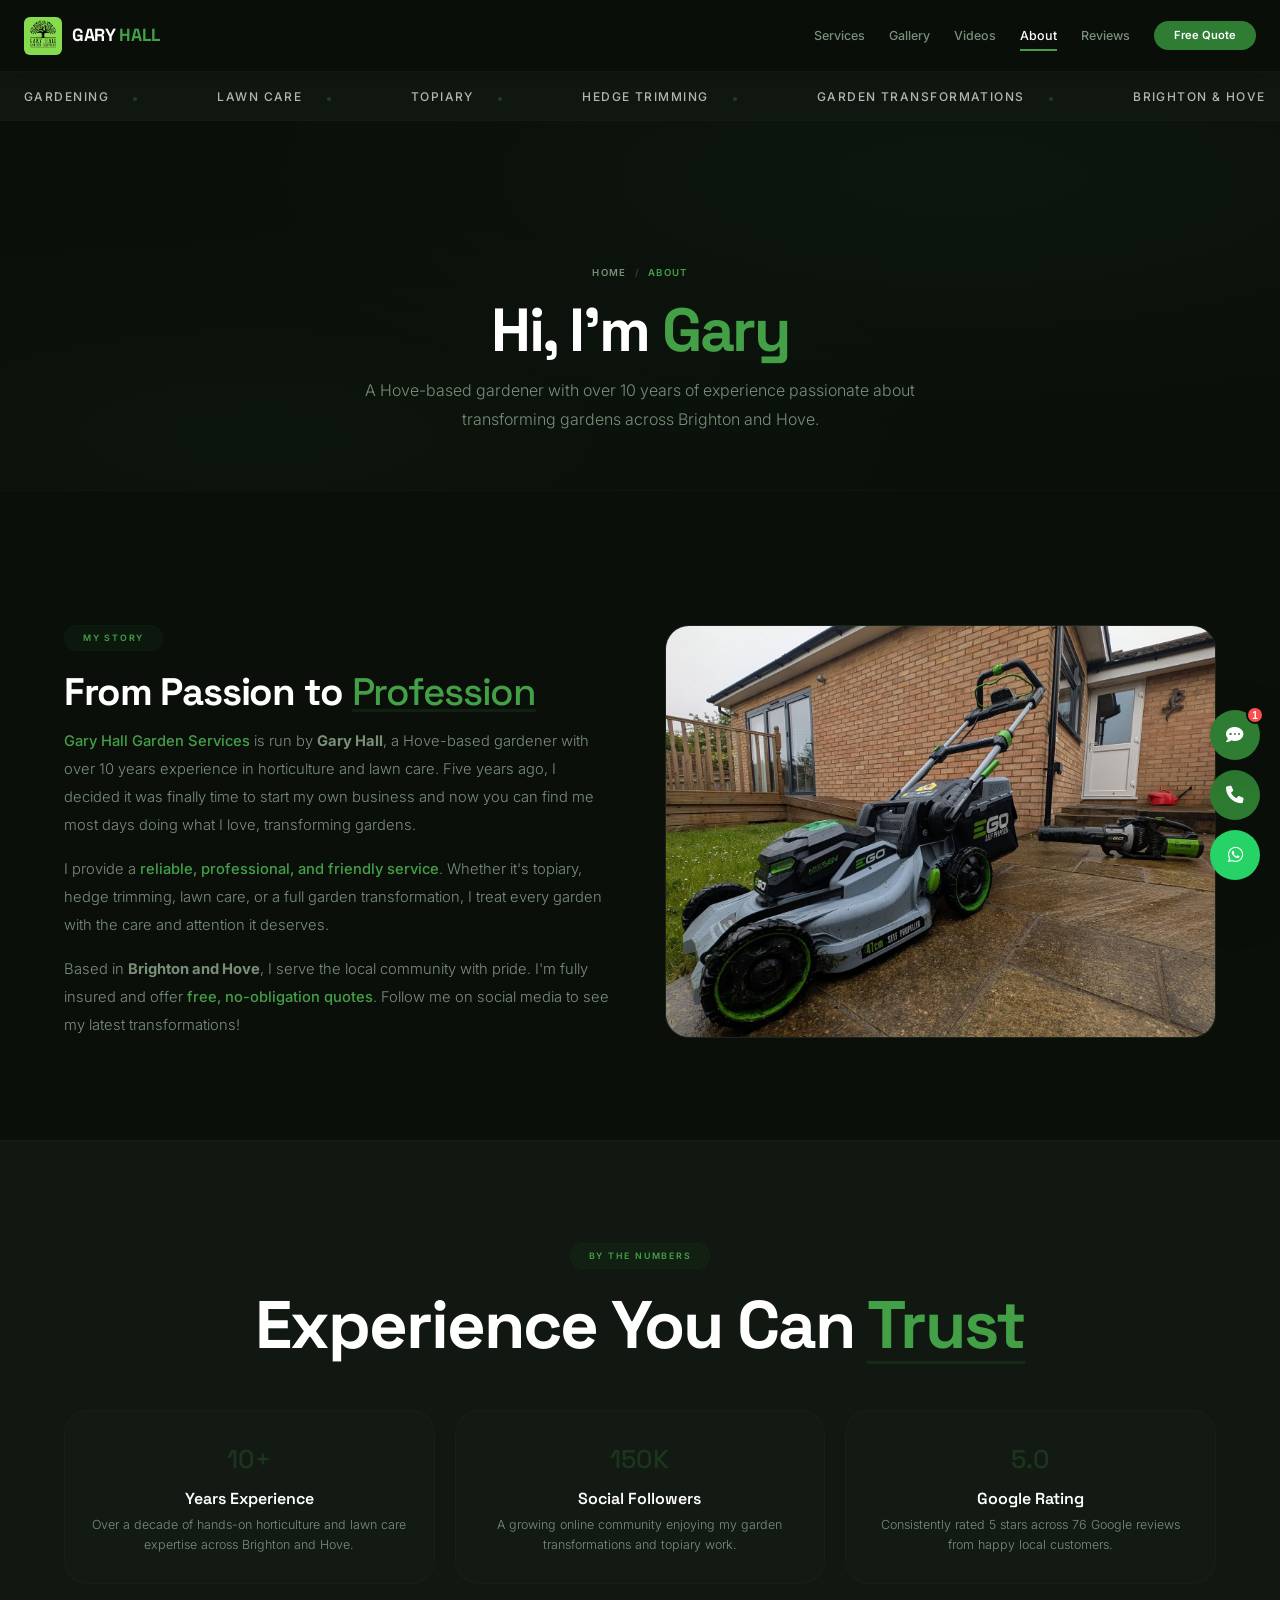
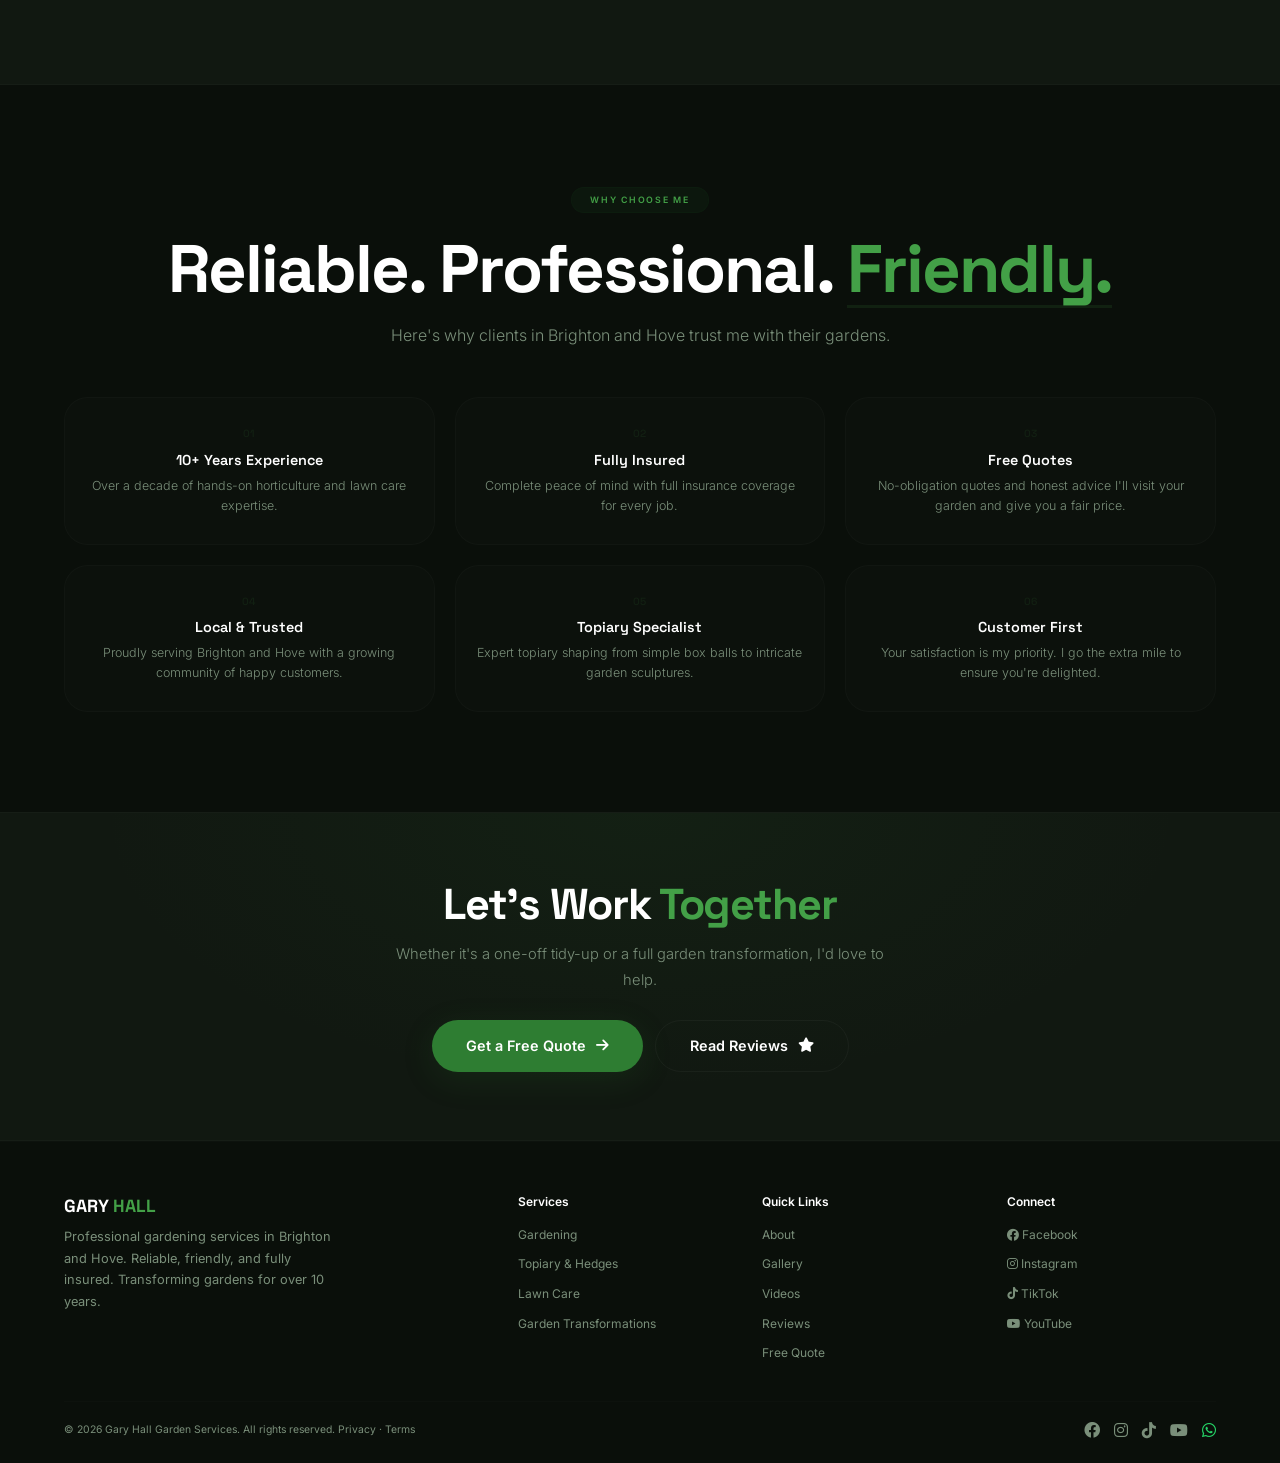
==== about.html @ 594fdaeb "Add files via upload" ====
<!DOCTYPE html>
<html lang="en">
<head>
<meta charset="UTF-8" />
<meta name="viewport" content="width=device-width, initial-scale=1.0, maximum-scale=1.0, user-scalable=yes" />
<title>About Gary Hall | Professional Gardener in Brighton & Hove</title>
<meta name="description" content="Meet Gary Hall a Hove-based gardener with over 10 years experience in horticulture and lawn care, transforming gardens across Brighton and Hove." />
<link rel="canonical" href="https://garyhallgardenservices.co.uk/about.html" />
<link rel="preconnect" href="https://fonts.googleapis.com" />
<link rel="preconnect" href="https://fonts.gstatic.com" crossorigin />
<link href="https://fonts.googleapis.com/css2?family=Inter:opsz,wght@14..32,300;14..32,400;14..32,500;14..32,600;14..32,700;14..32,800;14..32,900&family=Space+Grotesk:wght@400;500;600;700&display=swap" rel="stylesheet" />
<link rel="stylesheet" href="https://cdnjs.cloudflare.com/ajax/libs/font-awesome/6.0.0-beta3/css/all.min.css" />
<link rel="stylesheet" href="styles.css" />
</head>
<body>

<div class="loader" id="loader"><div class="spinner"></div><div class="text">Gary Hall Gardens</div></div>

<header class="navbar" id="navbar" role="navigation">
    <div class="container">
        <a href="index.html" class="nav-logo">
            <img src="logo.jpg" alt="Gary Hall Garden Services Logo" />
            <span class="logo-text">GARY <span class="brand-span">HALL</span></span>
        </a>
        <button class="nav-toggle" id="navToggle" aria-label="Toggle menu" aria-expanded="false"><span></span><span></span><span></span></button>
        <nav class="nav-links" id="navLinks" role="menu">
            <a href="services.html">Services</a>
            <a href="gallery.html">Gallery</a>
            <a href="videos.html">Videos</a>
            <a href="about.html" class="active">About</a>
            <a href="reviews.html">Reviews</a>
            <a href="contact.html" class="nav-cta">Free Quote</a>
        </nav>
    </div>
</header>

<div class="marquee-section">
    <div style="max-width:100%;padding:0 24px;overflow:hidden;">
        <div class="marquee">
            <span class="marquee-item">Gardening <span class="dot"></span></span>
            <span class="marquee-item">Lawn Care <span class="dot"></span></span>
            <span class="marquee-item">Topiary <span class="dot"></span></span>
            <span class="marquee-item">Hedge Trimming <span class="dot"></span></span>
            <span class="marquee-item">Garden Transformations <span class="dot"></span></span>
            <span class="marquee-item">Brighton &amp; Hove <span class="dot"></span></span>
            <span class="marquee-item">Gardening <span class="dot"></span></span>
            <span class="marquee-item">Lawn Care <span class="dot"></span></span>
            <span class="marquee-item">Topiary <span class="dot"></span></span>
            <span class="marquee-item">Hedge Trimming <span class="dot"></span></span>
            <span class="marquee-item">Garden Transformations <span class="dot"></span></span>
            <span class="marquee-item">Brighton &amp; Hove <span class="dot"></span></span>
        </div>
    </div>
</div>

<section class="page-hero">
    <div class="container">
        <nav class="breadcrumbs"><a href="index.html">Home</a><span class="sep">/</span><span class="current">About</span></nav>
        <h1>Hi, I'm <span class="highlight">Gary</span></h1>
        <p class="lead">A Hove-based gardener with over 10 years of experience passionate about transforming gardens across Brighton and Hove.</p>
    </div>
</section>

<section class="section-padding">
    <div class="container">
        <div class="about-grid">
            <div class="about-text reveal">
                <span class="section-label">My Story</span>
                <h2 class="section-title" style="font-size:clamp(1.6rem,3.5vw,2.4rem);">From Passion to <span class="highlight">Profession</span></h2>
                <p><span class="highlight">Gary Hall Garden Services</span> is run by <strong>Gary Hall</strong>, a Hove-based gardener with over 10 years experience in horticulture and lawn care. Five years ago, I decided it was finally time to start my own business and now you can find me most days doing what I love, transforming gardens.</p>
                <p>I provide a <span class="highlight">reliable, professional, and friendly service</span>. Whether it's topiary, hedge trimming, lawn care, or a full garden transformation, I treat every garden with the care and attention it deserves.</p>
                <p>Based in <strong>Brighton and Hove</strong>, I serve the local community with pride. I'm fully insured and offer <span class="highlight">free, no-obligation quotes</span>. Follow me on social media to see my latest transformations!</p>
            </div>
            <div class="about-image reveal"><img src="mowing mashine infront of house.jpg" alt="Gary Hall Garden Services" /></div>
        </div>
    </div>
</section>

<section class="section-padding" style="background:var(--black-light);border-top:1px solid rgba(255,255,255,0.02);border-bottom:1px solid rgba(255,255,255,0.02);">
    <div class="container">
        <div class="text-center">
            <span class="section-label">By the Numbers</span>
            <h2 class="section-title">Experience You Can <span class="highlight">Trust</span></h2>
        </div>
        <div class="whys-grid" style="margin-top:48px;">
            <div class="why-card reveal"><div class="number" style="font-size:1.6rem;opacity:0.2;">10+</div><h4 style="font-size:1rem;">Years Experience</h4><p>Over a decade of hands-on horticulture and lawn care expertise across Brighton and Hove.</p></div>
            <div class="why-card reveal"><div class="number" style="font-size:1.6rem;opacity:0.2;">150K</div><h4 style="font-size:1rem;">Social Followers</h4><p>A growing online community enjoying my garden transformations and topiary work.</p></div>
            <div class="why-card reveal"><div class="number" style="font-size:1.6rem;opacity:0.2;">5.0</div><h4 style="font-size:1rem;">Google Rating</h4><p>Consistently rated 5 stars across 76 Google reviews from happy local customers.</p></div>
        </div>
    </div>
</section>

<section class="section-padding">
    <div class="container">
        <div class="text-center">
            <span class="section-label">Why Choose Me</span>
            <h2 class="section-title">Reliable. Professional. <span class="highlight">Friendly.</span></h2>
            <p class="section-subtitle mx-auto">Here's why clients in Brighton and Hove trust me with their gardens.</p>
        </div>
        <div class="whys-grid">
            <div class="why-card reveal"><div class="number">01</div><h4>10+ Years Experience</h4><p>Over a decade of hands-on horticulture and lawn care expertise.</p></div>
            <div class="why-card reveal"><div class="number">02</div><h4>Fully Insured</h4><p>Complete peace of mind with full insurance coverage for every job.</p></div>
            <div class="why-card reveal"><div class="number">03</div><h4>Free Quotes</h4><p>No-obligation quotes and honest advice I'll visit your garden and give you a fair price.</p></div>
            <div class="why-card reveal"><div class="number">04</div><h4>Local &amp; Trusted</h4><p>Proudly serving Brighton and Hove with a growing community of happy customers.</p></div>
            <div class="why-card reveal"><div class="number">05</div><h4>Topiary Specialist</h4><p>Expert topiary shaping from simple box balls to intricate garden sculptures.</p></div>
            <div class="why-card reveal"><div class="number">06</div><h4>Customer First</h4><p>Your satisfaction is my priority. I go the extra mile to ensure you're delighted.</p></div>
        </div>
    </div>
</section>

<section class="cta-band">
    <div class="container">
        <h2>Let's Work <span class="highlight">Together</span></h2>
        <p>Whether it's a one-off tidy-up or a full garden transformation, I'd love to help.</p>
        <div class="cta-actions">
            <a href="contact.html" class="btn btn-primary">Get a Free Quote <i class="fas fa-arrow-right"></i></a>
            <a href="reviews.html" class="btn btn-outline">Read Reviews <i class="fas fa-star"></i></a>
        </div>
    </div>
</section>

<footer class="footer">
    <div class="container">
        <div class="footer-grid">
            <div class="footer-brand"><div class="logo">GARY <span>HALL</span></div><p>Professional gardening services in Brighton and Hove. Reliable, friendly, and fully insured. Transforming gardens for over 10 years.</p></div>
            <div><h4>Services</h4><ul><li><a href="services.html">Gardening</a></li><li><a href="services.html">Topiary &amp; Hedges</a></li><li><a href="services.html">Lawn Care</a></li><li><a href="services.html">Garden Transformations</a></li></ul></div>
            <div><h4>Quick Links</h4><ul><li><a href="about.html">About</a></li><li><a href="gallery.html">Gallery</a></li><li><a href="videos.html">Videos</a></li><li><a href="reviews.html">Reviews</a></li><li><a href="contact.html">Free Quote</a></li></ul></div>
            <div><h4>Connect</h4><ul><li><a href="https://www.facebook.com/garyhallgardenservices" target="_blank"><i class="fab fa-facebook"></i> Facebook</a></li><li><a href="https://www.instagram.com/garyhallgardenservices" target="_blank"><i class="fab fa-instagram"></i> Instagram</a></li><li><a href="https://www.tiktok.com/@gary.hall.garden" target="_blank"><i class="fab fa-tiktok"></i> TikTok</a></li><li><a href="https://www.youtube.com/@garyhall-gardenservices" target="_blank"><i class="fab fa-youtube"></i> YouTube</a></li></ul></div>
        </div>
        <div class="footer-bottom">
            <span>© 2026 Gary Hall Garden Services. All rights reserved. <a href="privacy.html" style="color:var(--gray-500);">Privacy</a> · <a href="terms.html" style="color:var(--gray-500);">Terms</a></span>
            <div class="footer-social">
                <a href="https://www.facebook.com/garyhallgardenservices" target="_blank" aria-label="Facebook"><i class="fab fa-facebook"></i></a>
                <a href="https://www.instagram.com/garyhallgardenservices" target="_blank" aria-label="Instagram"><i class="fab fa-instagram"></i></a>
                <a href="https://www.tiktok.com/@gary.hall.garden" target="_blank" aria-label="TikTok"><i class="fab fa-tiktok"></i></a>
                <a href="https://www.youtube.com/@garyhall-gardenservices" target="_blank" aria-label="YouTube"><i class="fab fa-youtube"></i></a>
                <a href="https://wa.me/447951434795" target="_blank" aria-label="WhatsApp"><i class="fab fa-whatsapp" style="color:#25d366;"></i></a>
            </div>
        </div>
    </div>
</footer>

<!-- FLOATING BUTTONS & CHAT WIDGET -->
<div class="floating-buttons">
    <div class="chat-popup" id="chatPopup">
        <div class="chat-popup-header">
            <h4>Gary Hall Garden Services</h4>
            <button id="chatClose" aria-label="Close chat"><i class="fas fa-chevron-down"></i></button>
        </div>
        <div class="chat-popup-body">
            <p>Let me know if you have any questions!</p>
            <div class="chat-popup-actions">
                <a href="https://wa.me/447951434795" target="_blank" class="chat-btn-primary">I have a question</a>
                <button class="chat-btn-secondary" id="chatDismiss">No, thanks</button>
            </div>
        </div>
    </div>
    <button class="floating-btn chat" id="chatToggle" aria-label="Open chat">
        <i class="fas fa-comment-dots"></i>
        <span class="chat-badge" id="chatBadge">1</span>
    </button>
    <a href="tel:+447951434795" class="floating-btn call" aria-label="Call Gary Hall"><i class="fas fa-phone"></i></a>
    <a href="https://wa.me/447951434795" target="_blank" class="floating-btn whatsapp" aria-label="WhatsApp Gary Hall"><i class="fab fa-whatsapp"></i></a>
</div>

<button class="back-to-top" id="backToTop" aria-label="Back to top">↑</button>
<script src="script.js"></script>
</body>
</html>
---- styles.css ----
/* ============================================================
   GARY HALL GARDEN SERVICES — MASTER STYLESHEET
   ============================================================ */

*, *::before, *::after { margin: 0; padding: 0; box-sizing: border-box; }

:root {
    --black: #0a0f0a;
    --black-light: #111811;
    --black-card: #162016;
    --white: #ffffff;
    --gray-100: #f0f4f0;
    --gray-200: #dce4dc;
    --gray-300: #b0c0b0;
    --gray-500: #7a8f7a;
    --gray-700: #4a5f4a;
    --primary: #2e7d32;
    --primary-light: #43a047;
    --primary-dark: #1b5e20;
    --primary-glow: rgba(46, 125, 50, 0.08);
    --primary-subtle: rgba(46, 125, 50, 0.02);
    --radius: 12px;
    --radius-lg: 24px;
    --radius-xl: 32px;
    --shadow: 0 20px 60px rgba(0, 0, 0, 0.2);
    --shadow-lg: 0 40px 80px rgba(0, 0, 0, 0.25);
    --transition: 0.6s cubic-bezier(0.22, 1, 0.36, 1);
    --font: 'Inter', -apple-system, BlinkMacSystemFont, sans-serif;
    --font-display: 'Space Grotesk', sans-serif;
    --max-width: 1200px;
    --nav-height: 72px;
}

html { scroll-behavior: smooth; -webkit-font-smoothing: antialiased; }

body {
    font-family: var(--font);
    background: var(--black);
    color: var(--white);
    line-height: 1.6;
    overflow-x: hidden;
    cursor: default;
    -webkit-tap-highlight-color: transparent;
}

::-webkit-scrollbar { width: 6px; }
::-webkit-scrollbar-track { background: var(--black); }
::-webkit-scrollbar-thumb { background: var(--primary); border-radius: 10px; }

img { max-width: 100%; display: block; }
a { text-decoration: none; color: inherit; }
ul { list-style: none; }

.container {
    width: 100%;
    max-width: var(--max-width);
    margin: 0 auto;
    padding: 0 24px;
}

.section-padding { padding: 100px 0; }
.section-padding-sm { padding: 60px 0; }

/* ----- Typography ----- */
.section-label {
    display: inline-block;
    font-size: 0.55rem;
    font-weight: 600;
    letter-spacing: 0.2em;
    text-transform: uppercase;
    color: var(--primary-light);
    background: var(--primary-glow);
    padding: 5px 18px;
    border-radius: 100px;
    margin-bottom: 20px;
    border: 1px solid rgba(46, 125, 50, 0.04);
    transition: var(--transition);
}

.section-label:hover { color: var(--white); }

.section-title {
    font-family: var(--font-display);
    font-size: clamp(2.2rem, 5.5vw, 4.2rem);
    font-weight: 700;
    line-height: 1.08;
    letter-spacing: -0.03em;
    margin-bottom: 16px;
    color: var(--white);
    transition: var(--transition);
}

.section-title .highlight { color: var(--primary-light); position: relative; }

.section-title .highlight::after {
    content: '';
    position: absolute;
    bottom: 4px;
    left: 0;
    width: 100%;
    height: 3px;
    background: var(--primary-light);
    opacity: 0.12;
    transition: var(--transition);
}

.section-title:hover .highlight { color: var(--white); }
.section-title:hover .highlight::after { opacity: 0.3; height: 4px; }

.section-subtitle {
    font-size: 1rem;
    color: var(--gray-500);
    max-width: 540px;
    line-height: 1.7;
    font-weight: 300;
    transition: var(--transition);
}

.section-subtitle:hover { color: var(--gray-300); }

.text-center { text-align: center; }
.mx-auto { margin-left: auto; margin-right: auto; }

/* ----- Buttons ----- */
.btn {
    display: inline-flex;
    align-items: center;
    gap: 10px;
    font-family: var(--font);
    font-weight: 600;
    font-size: 0.9rem;
    padding: 14px 34px;
    border-radius: 100px;
    border: none;
    cursor: pointer;
    transition: var(--transition);
    text-align: center;
    justify-content: center;
    line-height: 1.2;
    position: relative;
    overflow: hidden;
    touch-action: manipulation;
    min-height: 52px;
}

.btn-primary {
    background: var(--primary);
    color: var(--white);
    box-shadow: 0 8px 32px rgba(46, 125, 50, 0.15);
}

.btn-primary:hover {
    background: var(--primary-light);
    transform: translateY(-3px);
    box-shadow: 0 16px 48px rgba(46, 125, 50, 0.2);
    color: var(--white);
}

.btn-outline {
    background: transparent;
    color: var(--white);
    border: 1px solid rgba(255, 255, 255, 0.04);
}

.btn-outline:hover {
    border-color: var(--primary-light);
    transform: translateY(-3px);
    background: var(--primary-subtle);
}

.btn-whatsapp { background: #25d366; color: var(--white); }
.btn-whatsapp:hover { background: #1ebe5c; transform: translateY(-3px); }

.btn-block { width: 100%; justify-content: center; }

/* ============================================================
   NAVIGATION
   ============================================================ */
.navbar {
    position: fixed;
    top: 0; left: 0; right: 0;
    z-index: 9999;
    height: var(--nav-height);
    display: flex;
    align-items: center;
    padding: 0 24px;
    background: rgba(10, 15, 10, 0.92);
    backdrop-filter: blur(20px) saturate(1.4);
    -webkit-backdrop-filter: blur(20px) saturate(1.4);
    border-bottom: 1px solid rgba(255, 255, 255, 0.04);
    box-shadow: 0 4px 30px rgba(0, 0, 0, 0.3);
    transition: var(--transition);
}

.navbar.scrolled {
    background: rgba(10, 15, 10, 0.97);
    border-bottom-color: rgba(46, 125, 50, 0.08);
}

.navbar .container {
    display: flex;
    align-items: center;
    justify-content: space-between;
    padding: 0;
    max-width: 100%;
    width: 100%;
}

.nav-logo { display: flex; align-items: center; gap: 10px; flex-shrink: 0; }
.nav-logo img { height: 38px; width: auto; border-radius: 6px; }

.nav-logo .logo-text {
    font-family: var(--font-display);
    font-weight: 700;
    font-size: 1.1rem;
    color: var(--white);
    letter-spacing: -0.02em;
    transition: var(--transition);
    white-space: nowrap;
}

.nav-logo .logo-text .brand-span { color: var(--primary-light); transition: var(--transition); }
.nav-logo:hover .logo-text .brand-span { color: var(--white); }

.nav-links { display: flex; align-items: center; gap: 24px; }

.nav-links a {
    font-size: 0.78rem;
    font-weight: 500;
    color: var(--gray-500);
    transition: var(--transition);
    position: relative;
    touch-action: manipulation;
    padding: 4px 0;
}

.nav-links a::after {
    content: '';
    position: absolute;
    bottom: -2px; left: 0;
    width: 0;
    height: 2px;
    background: var(--primary-light);
    transition: var(--transition);
}

.nav-links a:hover { color: var(--white); }
.nav-links a:hover::after { width: 100%; }

.nav-links a.active { color: var(--white); }
.nav-links a.active::after { width: 100%; }

.nav-links .nav-cta {
    background: var(--primary);
    color: var(--white);
    padding: 6px 20px;
    border-radius: 100px;
    font-weight: 600;
    font-size: 0.7rem;
}

.nav-links .nav-cta::after { display: none; }
.nav-links .nav-cta:hover { background: var(--primary-light); transform: translateY(-2px); color: var(--white); }
.nav-links .nav-cta.active::after { display: none; }

/* ---- Hamburger ---- */
.nav-toggle {
    display: none;
    flex-direction: column;
    gap: 5px;
    background: none;
    border: none;
    cursor: pointer;
    padding: 10px 8px;
    touch-action: manipulation;
    z-index: 100;
}

.nav-toggle span {
    display: block;
    width: 26px;
    height: 2.5px;
    background: var(--white);
    border-radius: 4px;
    transition: var(--transition);
    transform-origin: center;
}

.nav-toggle.active span:nth-child(1) { transform: rotate(45deg) translate(5px, 6px); }
.nav-toggle.active span:nth-child(2) { opacity: 0; transform: scaleX(0); }
.nav-toggle.active span:nth-child(3) { transform: rotate(-45deg) translate(5px, -6px); }

/* ============================================================
   MARQUEE
   ============================================================ */
.marquee-section {
    background: var(--black-light);
    border-top: 1px solid rgba(255, 255, 255, 0.01);
    border-bottom: 1px solid rgba(255, 255, 255, 0.01);
    padding: 14px 0;
    overflow: hidden;
    position: relative;
    margin-top: var(--nav-height);
}

.marquee {
    display: flex;
    gap: 60px;
    animation: marqueeScroll 35s linear infinite;
    width: max-content;
}

.marquee:hover { animation-play-state: paused; }

@keyframes marqueeScroll {
    0% { transform: translateX(0); }
    100% { transform: translateX(-50%); }
}

.marquee-item {
    font-size: 0.75rem;
    letter-spacing: 0.12em;
    text-transform: uppercase;
    color: rgba(255, 255, 255, 0.7);
    white-space: nowrap;
    font-weight: 500;
    transition: var(--transition);
}

.marquee-item:hover { color: var(--white); }

.marquee-item .dot {
    display: inline-block;
    width: 4px;
    height: 4px;
    background: var(--primary-light);
    border-radius: 50%;
    margin: 0 20px;
    opacity: 0.3;
    transition: var(--transition);
}

.marquee-item:hover .dot { opacity: 0.8; }

/* ============================================================
   HERO
   ============================================================ */
.hero {
    min-height: 100vh;
    display: flex;
    align-items: center;
    position: relative;
    padding: calc(var(--nav-height) + 80px) 0 60px;
    background: var(--black);
    overflow: hidden;
    isolation: isolate;
}

.hero-bg {
    position: absolute;
    inset: 0;
    z-index: 0;
    background: url('result one.jpg') center/cover no-repeat;
    background-color: var(--black);
    opacity: 0.10;
    transform: scale(1.02);
    animation: heroBreath 25s infinite alternate ease-in-out;
}

@keyframes heroBreath {
    0% { transform: scale(1.02); opacity: 0.08; }
    100% { transform: scale(1.08); opacity: 0.14; }
}

.hero-glow {
    position: absolute;
    inset: 0;
    z-index: 0;
    background:
        radial-gradient(ellipse at 70% 30%, rgba(46, 125, 50, 0.02), transparent 50%),
        radial-gradient(ellipse at 30% 70%, rgba(46, 125, 50, 0.01), transparent 40%);
    animation: glowPulse 8s infinite alternate ease-in-out;
}

@keyframes glowPulse { 0% { opacity: 0.5; } 100% { opacity: 1; } }

.particles { position: absolute; inset: 0; z-index: 0; pointer-events: none; overflow: hidden; }

.particle {
    position: absolute;
    width: 2px; height: 2px;
    background: var(--primary-light);
    border-radius: 50%;
    opacity: 0;
    animation: floatParticle 14s infinite ease-in-out;
}

.particle:nth-child(1) { left: 10%; top: 20%; animation-delay: 0s; }
.particle:nth-child(2) { left: 25%; top: 60%; animation-delay: 2s; width: 3px; height: 3px; }
.particle:nth-child(3) { left: 50%; top: 10%; animation-delay: 4s; }
.particle:nth-child(4) { left: 70%; top: 70%; animation-delay: 1s; width: 4px; height: 4px; }
.particle:nth-child(5) { left: 85%; top: 30%; animation-delay: 3s; }
.particle:nth-child(6) { left: 40%; top: 85%; animation-delay: 5s; }
.particle:nth-child(7) { left: 15%; top: 45%; animation-delay: 2.5s; }
.particle:nth-child(8) { left: 65%; top: 25%; animation-delay: 4.5s; width: 3px; height: 3px; }

@keyframes floatParticle {
    0% { opacity: 0; transform: translateY(0) scale(0); }
    20% { opacity: 0.3; transform: translateY(-20px) scale(1); }
    80% { opacity: 0.3; transform: translateY(-60px) scale(1); }
    100% { opacity: 0; transform: translateY(-100px) scale(0); }
}

.hero .container {
    position: relative;
    z-index: 2;
    display: grid;
    grid-template-columns: 1fr 1fr;
    gap: 50px;
    align-items: center;
}

.hero-badge {
    display: inline-block;
    background: var(--primary-glow);
    padding: 4px 16px;
    border-radius: 100px;
    font-size: 0.5rem;
    font-weight: 500;
    border: 1px solid rgba(46, 125, 50, 0.02);
    margin-bottom: 20px;
    color: var(--primary-light);
    letter-spacing: 0.5px;
    animation: fadeUp 0.8s ease forwards;
    opacity: 0;
    transition: var(--transition);
}

.hero-badge:hover { color: var(--white); border-color: rgba(46, 125, 50, 0.04); }

@keyframes fadeUp {
    from { opacity: 0; transform: translateY(24px); }
    to { opacity: 1; transform: translateY(0); }
}

@keyframes fadeUpSlow {
    from { opacity: 0; transform: translateY(30px); }
    to { opacity: 1; transform: translateY(0); }
}

.hero h1 {
    font-family: var(--font-display);
    font-size: clamp(2.6rem, 7vw, 4.8rem);
    font-weight: 700;
    line-height: 1;
    letter-spacing: -0.04em;
    margin-bottom: 16px;
    color: var(--white);
    animation: fadeUp 0.8s ease 0.15s forwards;
    opacity: 0;
    transition: var(--transition);
}

.hero h1 .highlight { color: var(--primary-light); position: relative; transition: var(--transition); }

.hero h1 .highlight::after {
    content: '';
    position: absolute;
    bottom: 4px; left: 0;
    width: 100%; height: 4px;
    background: var(--primary-light);
    opacity: 0.1;
    transition: var(--transition);
}

.hero h1:hover .highlight { color: var(--white); }

.hero p {
    font-size: 1rem;
    color: var(--gray-500);
    max-width: 480px;
    line-height: 1.8;
    margin-bottom: 28px;
    font-weight: 300;
    animation: fadeUp 0.8s ease 0.3s forwards;
    opacity: 0;
    transition: var(--transition);
}

.hero p:hover { color: var(--gray-300); }
.hero p strong { color: var(--white); font-weight: 500; transition: var(--transition); }
.hero p:hover strong { color: var(--primary-light); }

.hero-actions {
    display: flex;
    flex-wrap: wrap;
    gap: 12px;
    margin-bottom: 32px;
    animation: fadeUp 0.8s ease 0.45s forwards;
    opacity: 0;
}

.hero-meta {
    display: flex;
    flex-wrap: wrap;
    gap: 20px 32px;
    padding-top: 20px;
    border-top: 1px solid rgba(255, 255, 255, 0.02);
    animation: fadeUp 0.8s ease 0.6s forwards;
    opacity: 0;
}

.hero-meta-item {
    font-size: 0.7rem;
    color: var(--gray-500);
    font-weight: 400;
    display: flex;
    align-items: center;
    gap: 6px;
    transition: var(--transition);
}

.hero-meta-item:hover { color: var(--white); }
.hero-meta-item i { color: var(--primary-light); font-size: 0.7rem; transition: var(--transition); }
.hero-meta-item:hover i { color: var(--white); }

.hero-card {
    background: rgba(255, 255, 255, 0.01);
    border: 1px solid rgba(255, 255, 255, 0.02);
    border-radius: var(--radius-xl);
    padding: 36px 28px;
    max-width: 420px;
    box-shadow: var(--shadow);
    backdrop-filter: blur(12px);
    -webkit-backdrop-filter: blur(12px);
    animation: fadeUpSlow 0.9s ease 0.25s forwards;
    opacity: 0;
    transition: var(--transition);
}

.hero-card:hover {
    border-color: rgba(46, 125, 50, 0.02);
    box-shadow: var(--shadow-lg);
    transform: translateY(-2px);
}

.hero-card .card-badge {
    display: inline-block;
    background: var(--primary-glow);
    color: var(--primary-light);
    font-size: 0.45rem;
    font-weight: 600;
    letter-spacing: 0.08em;
    text-transform: uppercase;
    padding: 4px 12px;
    border-radius: 100px;
    margin-bottom: 10px;
    border: 1px solid rgba(46, 125, 50, 0.01);
    transition: var(--transition);
}

.hero-card:hover .card-badge { color: var(--white); }

.hero-card h3 {
    font-family: var(--font-display);
    font-size: 1.2rem;
    font-weight: 700;
    color: var(--white);
    margin-bottom: 4px;
}

.hero-card p { font-size: 0.82rem; color: var(--gray-500); margin-bottom: 16px; transition: var(--transition); }
.hero-card:hover p { color: var(--gray-300); }

.hero-stats { display: grid; grid-template-columns: 1fr 1fr 1fr; gap: 6px; }

.hero-stats .stat {
    background: rgba(255, 255, 255, 0.01);
    border-radius: var(--radius);
    padding: 12px 4px;
    text-align: center;
    border: 1px solid rgba(255, 255, 255, 0.01);
    transition: var(--transition);
}

.hero-stats .stat:hover {
    border-color: rgba(46, 125, 50, 0.02);
    background: var(--primary-subtle);
    transform: translateY(-2px);
}

.hero-stats .stat .num {
    font-family: var(--font-display);
    font-weight: 700;
    font-size: 1rem;
    color: var(--primary-light);
    transition: var(--transition);
}

.hero-stats .stat:hover .num { color: var(--white); }

.hero-stats .stat .label {
    font-size: 0.45rem;
    color: var(--gray-500);
    font-weight: 500;
    text-transform: uppercase;
    letter-spacing: 0.04em;
    transition: var(--transition);
}

.hero-stats .stat:hover .label { color: var(--gray-300); }

/* ============================================================
   SERVICES
   ============================================================ */
#services {
    background: var(--black);
    border-bottom: 1px solid rgba(255, 255, 255, 0.01);
    position: relative;
}

.services-grid {
    display: grid;
    grid-template-columns: repeat(3, 1fr);
    gap: 24px;
    margin-top: 48px;
}

.service-card {
    background: rgba(255, 255, 255, 0.01);
    border-radius: var(--radius-lg);
    padding: 36px 24px;
    border: 1px solid rgba(255, 255, 255, 0.02);
    transition: var(--transition);
    text-align: center;
    position: relative;
}

.service-card:hover {
    border-color: rgba(46, 125, 50, 0.02);
    transform: translateY(-6px);
    box-shadow: var(--shadow);
}

.service-card .icon {
    font-size: 2rem;
    color: var(--primary-light);
    margin-bottom: 14px;
    opacity: 0.7;
    transition: var(--transition);
}

.service-card:hover .icon { opacity: 1; transform: scale(1.05); }

.service-card h4 {
    font-family: var(--font-display);
    font-weight: 600;
    font-size: 1rem;
    color: var(--white);
    margin-bottom: 6px;
    transition: var(--transition);
}

.service-card:hover h4 { color: var(--primary-light); }

.service-card p { font-size: 0.82rem; color: var(--gray-500); line-height: 1.7; font-weight: 300; transition: var(--transition); }
.service-card:hover p { color: var(--gray-300); }

/* ============================================================
   GALLERY
   ============================================================ */
#work { background: var(--black-light); border-bottom: 1px solid rgba(255, 255, 255, 0.01); }

.work-grid {
    display: grid;
    grid-template-columns: repeat(3, 1fr);
    gap: 24px;
    margin-top: 48px;
}

.work-item {
    border-radius: var(--radius-lg);
    overflow: hidden;
    background: var(--black-card);
    border: 1px solid rgba(255, 255, 255, 0.02);
    transition: var(--transition);
    cursor: pointer;
}

.work-item:hover {
    transform: translateY(-6px);
    border-color: rgba(46, 125, 50, 0.02);
    box-shadow: var(--shadow);
}

.work-item .work-image {
    aspect-ratio: 16/10;
    background: var(--black-card);
    display: flex;
    align-items: center;
    justify-content: center;
    transition: var(--transition);
    overflow: hidden;
    position: relative;
}

.work-item .work-image img { width: 100%; height: 100%; object-fit: cover; transition: var(--transition); }
.work-item:hover .work-image img { transform: scale(1.03); }

.work-item .work-image::after {
    content: '\f00e';
    font-family: 'Font Awesome 6 Free';
    font-weight: 900;
    position: absolute;
    inset: 0;
    display: flex;
    align-items: center;
    justify-content: center;
    font-size: 1.2rem;
    color: var(--white);
    background: rgba(10, 15, 10, 0.55);
    opacity: 0;
    transition: var(--transition);
}

.work-item:hover .work-image::after { opacity: 1; }

.work-item .work-info { padding: 18px 20px 20px; }

.work-item .work-info .tag {
    display: inline-block;
    font-size: 0.45rem;
    font-weight: 600;
    letter-spacing: 0.08em;
    text-transform: uppercase;
    color: var(--primary-light);
    background: var(--primary-glow);
    padding: 2px 12px;
    border-radius: 100px;
    margin-bottom: 6px;
    border: 1px solid rgba(46, 125, 50, 0.01);
    transition: var(--transition);
}

.work-item:hover .work-info .tag { color: var(--white); }

.work-item .work-info h4 {
    font-family: var(--font-display);
    font-weight: 600;
    font-size: 0.95rem;
    color: var(--white);
    margin-bottom: 2px;
    transition: var(--transition);
}

.work-item:hover .work-info h4 { color: var(--primary-light); }

.work-item .work-info p { font-size: 0.75rem; color: var(--gray-500); font-weight: 300; transition: var(--transition); }
.work-item:hover .work-info p { color: var(--gray-300); }

.work-item.hide { display: none; }

/* Filter bar */
.filter-bar { display: flex; flex-wrap: wrap; gap: 10px; justify-content: center; margin-top: 36px; }

.filter-btn {
    font-family: var(--font);
    font-size: 0.65rem;
    font-weight: 600;
    letter-spacing: 0.1em;
    text-transform: uppercase;
    color: var(--gray-500);
    background: rgba(255, 255, 255, 0.01);
    border: 1px solid rgba(255, 255, 255, 0.03);
    padding: 11px 22px;
    border-radius: 100px;
    cursor: pointer;
    transition: var(--transition);
    min-height: 42px;
    touch-action: manipulation;
}

.filter-btn:hover { color: var(--white); border-color: rgba(46, 125, 50, 0.2); }
.filter-btn.active { background: var(--primary); border-color: var(--primary); color: var(--white); }

/* Lightbox */
.lightbox {
    position: fixed;
    inset: 0;
    z-index: 99998;
    background: rgba(5, 8, 5, 0.96);
    backdrop-filter: blur(12px);
    -webkit-backdrop-filter: blur(12px);
    display: flex;
    align-items: center;
    justify-content: center;
    padding: 24px;
    opacity: 0;
    visibility: hidden;
    transition: var(--transition);
}

.lightbox.open { opacity: 1; visibility: visible; }

.lightbox img {
    max-width: min(1100px, 92vw);
    max-height: 78vh;
    border-radius: var(--radius-lg);
    border: 1px solid rgba(255, 255, 255, 0.05);
    box-shadow: var(--shadow-lg);
    object-fit: contain;
}

.lb-btn {
    position: absolute;
    width: 48px;
    height: 48px;
    border-radius: 50%;
    background: rgba(255, 255, 255, 0.04);
    border: 1px solid rgba(255, 255, 255, 0.07);
    color: var(--white);
    font-size: 1rem;
    cursor: pointer;
    display: flex;
    align-items: center;
    justify-content: center;
    transition: var(--transition);
    touch-action: manipulation;
}

.lb-btn:hover { background: var(--primary); border-color: var(--primary); }
.lb-close { top: 22px; right: 22px; }
.lb-prev { left: 18px; top: 50%; transform: translateY(-50%); }
.lb-next { right: 18px; top: 50%; transform: translateY(-50%); }

.lb-caption {
    position: absolute;
    bottom: 26px; left: 0; right: 0;
    text-align: center;
    font-size: 0.8rem;
    color: var(--gray-300);
    font-weight: 300;
    padding: 0 24px;
}

.lb-counter {
    position: absolute;
    top: 28px; left: 26px;
    font-size: 0.65rem;
    letter-spacing: 0.14em;
    color: var(--gray-500);
    font-weight: 600;
}

/* ============================================================
   VIDEOS
   ============================================================ */
#videos { background: var(--black); border-bottom: 1px solid rgba(255, 255, 255, 0.01); }

.videos-grid { display: grid; grid-template-columns: repeat(3, 1fr); gap: 24px; margin-top: 48px; }

.video-card {
    border-radius: var(--radius-lg);
    overflow: hidden;
    background: var(--black-card);
    border: 1px solid rgba(255, 255, 255, 0.02);
    transition: var(--transition);
}

.video-card:hover {
    transform: translateY(-6px);
    border-color: rgba(46, 125, 50, 0.02);
    box-shadow: var(--shadow);
}

.video-card video { width: 100%; aspect-ratio: 16/9; display: block; background: var(--black); touch-action: manipulation; }
.video-card .video-info { padding: 14px 18px 18px; }

.video-card .video-info .tag {
    display: inline-block;
    font-size: 0.45rem;
    font-weight: 600;
    letter-spacing: 0.08em;
    text-transform: uppercase;
    color: var(--primary-light);
    background: var(--primary-glow);
    padding: 2px 12px;
    border-radius: 100px;
    margin-bottom: 4px;
    border: 1px solid rgba(46, 125, 50, 0.01);
}

.video-card .video-info h4 {
    font-family: var(--font-display);
    font-weight: 600;
    font-size: 0.92rem;
    color: var(--white);
}

/* ============================================================
   TESTIMONIALS
   ============================================================ */
#testimonials { background: var(--black-light); border-bottom: 1px solid rgba(255, 255, 255, 0.01); }

.testimonials-grid { display: grid; grid-template-columns: repeat(3, 1fr); gap: 24px; margin-top: 48px; }

.testimonial-card {
    background: rgba(255, 255, 255, 0.01);
    border-radius: var(--radius-lg);
    padding: 24px 20px;
    border: 1px solid rgba(255, 255, 255, 0.02);
    transition: var(--transition);
    text-align: left;
    display: flex;
    flex-direction: column;
}

.testimonial-card:hover { border-color: rgba(46, 125, 50, 0.02); }

.testimonial-card .stars {
    color: var(--primary-light);
    font-size: 0.65rem;
    letter-spacing: 2px;
    margin-bottom: 8px;
    transition: var(--transition);
}

.testimonial-card:hover .stars { color: var(--white); }

.testimonial-card .review-text {
    font-size: 0.85rem;
    color: var(--gray-300);
    line-height: 1.7;
    font-style: italic;
    font-weight: 300;
    margin-bottom: 12px;
    transition: var(--transition);
    padding-left: 12px;
    border-left: 2px solid var(--primary-light);
    flex-grow: 1;
}

.testimonial-card:hover .review-text { color: var(--gray-100); }

.testimonial-card .review-meta { display: flex; flex-direction: column; gap: 2px; }
.testimonial-card .review-meta .name { font-weight: 600; font-size: 0.8rem; color: var(--white); }
.testimonial-card .review-meta .detail { font-size: 0.65rem; color: var(--gray-500); }
.testimonial-card .review-meta .detail i { color: var(--primary-light); margin-right: 4px; }

.google-reviews-link { text-align: center; margin-top: 40px; }
.google-reviews-link .btn-outline { border-color: var(--primary-light); color: var(--primary-light); }
.google-reviews-link .btn-outline:hover { background: var(--primary-light); color: var(--black); }

/* ============================================================
   ABOUT
   ============================================================ */
#about { background: var(--black); border-bottom: 1px solid rgba(255, 255, 255, 0.01); }

.about-grid { display: grid; grid-template-columns: 1fr 1fr; gap: 50px; align-items: center; margin-top: 32px; }

.about-text p {
    color: var(--gray-500);
    font-size: 0.92rem;
    line-height: 1.9;
    margin-bottom: 16px;
    font-weight: 300;
    transition: var(--transition);
}

.about-text p:last-child { margin-bottom: 0; }
.about-text p:hover { color: var(--gray-300); }
.about-text .highlight { color: var(--primary-light); font-weight: 500; transition: var(--transition); }
.about-text p:hover .highlight { color: var(--white); }

.about-image {
    border-radius: var(--radius-lg);
    overflow: hidden;
    background: var(--black-card);
    border: 1px solid rgba(255, 255, 255, 0.02);
    aspect-ratio: 4/3;
    display: flex;
    align-items: center;
    justify-content: center;
    min-height: 240px;
    transition: var(--transition);
}

.about-image img { width: 100%; height: 100%; object-fit: cover; }
.about-image:hover { border-color: rgba(46, 125, 50, 0.02); }

/* ============================================================
   WHY CHOOSE
   ============================================================ */
#why-choose { background: var(--black); border-bottom: 1px solid rgba(255, 255, 255, 0.01); }

.whys-grid { display: grid; grid-template-columns: repeat(3, 1fr); gap: 20px; margin-top: 48px; }

.why-card {
    background: rgba(255, 255, 255, 0.01);
    border-radius: var(--radius-lg);
    padding: 28px 20px;
    border: 1px solid rgba(255, 255, 255, 0.02);
    text-align: center;
    transition: var(--transition);
}

.why-card:hover {
    border-color: rgba(46, 125, 50, 0.02);
    transform: translateY(-4px);
}

.why-card .number {
    font-family: var(--font-display);
    font-size: 0.65rem;
    font-weight: 500;
    color: var(--primary-light);
    opacity: 0.1;
    margin-bottom: 6px;
    transition: var(--transition);
}

.why-card:hover .number { opacity: 0.3; color: var(--white); }

.why-card h4 {
    font-family: var(--font-display);
    font-weight: 600;
    font-size: 0.9rem;
    color: var(--white);
    margin-bottom: 4px;
    transition: var(--transition);
}

.why-card:hover h4 { color: var(--primary-light); }

.why-card p { font-size: 0.78rem; color: var(--gray-500); font-weight: 300; line-height: 1.6; transition: var(--transition); }
.why-card:hover p { color: var(--gray-300); }

/* ============================================================
   MAP
   ============================================================ */
#map { background: var(--black-light); border-bottom: 1px solid rgba(255, 255, 255, 0.01); }

.map-wrapper {
    border-radius: var(--radius-lg);
    overflow: hidden;
    border: 1px solid rgba(255, 255, 255, 0.02);
    margin-top: 32px;
    transition: var(--transition);
}

.map-wrapper:hover { border-color: rgba(46, 125, 50, 0.02); }
.map-wrapper iframe { display: block; width: 100%; height: 400px; border: 0; }

/* ============================================================
   CONTACT
   ============================================================ */
#contact { background: var(--black-light); border-top: 1px solid rgba(255, 255, 255, 0.01); }

.contact-grid { display: grid; grid-template-columns: 1fr 1fr; gap: 50px; margin-top: 32px; }

.contact-info { display: flex; flex-direction: column; gap: 14px; }

.contact-info .info-item {
    display: flex;
    flex-direction: column;
    gap: 2px;
    padding: 12px 0;
    border-bottom: 1px solid rgba(255, 255, 255, 0.02);
    transition: var(--transition);
}

.contact-info .info-item:hover { border-color: rgba(46, 125, 50, 0.02); }
.contact-info .info-item:last-child { border-bottom: none; }

.contact-info .info-item .label {
    font-weight: 600;
    font-size: 0.5rem;
    color: var(--gray-500);
    text-transform: uppercase;
    letter-spacing: 0.06em;
    transition: var(--transition);
}

.contact-info .info-item:hover .label { color: var(--gray-300); }

.contact-info .info-item .value { font-size: 0.95rem; font-weight: 500; color: var(--white); }
.contact-info .info-item .value a { color: var(--primary-light); transition: var(--transition); }
.contact-info .info-item .value a:hover { color: var(--white); }

.contact-social { display: flex; gap: 14px; font-size: 1.2rem; padding-top: 6px; }
.contact-social a { color: var(--gray-500); transition: var(--transition); padding: 4px; }
.contact-social a:hover { color: var(--primary-light); transform: translateY(-3px); }

.contact-form {
    background: rgba(255, 255, 255, 0.01);
    border-radius: var(--radius-lg);
    padding: 32px;
    border: 1px solid rgba(255, 255, 255, 0.02);
    transition: var(--transition);
}

.contact-form:hover { border-color: rgba(46, 125, 50, 0.02); }
.contact-form .form-group { margin-bottom: 14px; }

.contact-form label {
    display: block;
    font-weight: 500;
    font-size: 0.65rem;
    color: var(--gray-500);
    margin-bottom: 4px;
    letter-spacing: 0.04em;
    transition: var(--transition);
}

.contact-form:hover label { color: var(--gray-300); }

.contact-form input,
.contact-form textarea,
.contact-form select {
    width: 100%;
    padding: 10px 14px;
    border: 1px solid rgba(255, 255, 255, 0.02);
    border-radius: var(--radius);
    font-family: var(--font);
    font-size: 0.85rem;
    background: rgba(255, 255, 255, 0.01);
    transition: var(--transition);
    color: var(--white);
    -webkit-appearance: none;
    appearance: none;
}

.contact-form input::placeholder,
.contact-form textarea::placeholder { color: var(--gray-500); font-weight: 300; }

.contact-form input:focus,
.contact-form textarea:focus,
.contact-form select:focus {
    outline: none;
    border-color: var(--primary-light);
    box-shadow: 0 0 0 4px rgba(46, 125, 50, 0.01);
}

.contact-form select { background-color: #121212; color: #e0e0e0; cursor: pointer; }
.contact-form select option { background-color: #121212; color: #e0e0e0; padding: 8px 12px; }
.contact-form select option:checked { background-color: var(--primary); color: var(--white); }

.contact-form textarea { resize: vertical; min-height: 90px; }

.contact-consent {
    display: flex;
    align-items: flex-start;
    gap: 10px;
    margin: 10px 0 14px;
    font-size: 0.65rem;
    color: var(--gray-500);
}

.contact-consent input[type="checkbox"] {
    width: 16px;
    height: 16px;
    min-width: 16px;
    margin-top: 2px;
    accent-color: var(--primary);
    cursor: pointer;
}

.form-success {
    display: none;
    background: var(--primary-glow);
    color: var(--primary-light);
    padding: 10px 16px;
    border-radius: var(--radius);
    font-weight: 500;
    margin-top: 10px;
    border-left: 2px solid var(--primary-light);
    font-size: 0.85rem;
}

.form-success.show { display: block; }

.form-error { color: #ff6b6b; font-size: 0.65rem; margin-top: 3px; display: none; }
.form-error.show { display: block; }

/* ============================================================
   FOOTER
   ============================================================ */
.footer {
    background: var(--black);
    color: var(--gray-500);
    padding: 50px 0 20px;
    border-top: 1px solid rgba(255, 255, 255, 0.01);
}

.footer-grid { display: grid; grid-template-columns: 2fr 1fr 1fr 1fr; gap: 36px; margin-bottom: 32px; }

.footer-brand .logo {
    font-family: var(--font-display);
    font-weight: 700;
    font-size: 1.1rem;
    color: var(--white);
    margin-bottom: 6px;
}

.footer-brand .logo span { color: var(--primary-light); }
.footer-brand p { font-size: 0.8rem; line-height: 1.7; max-width: 280px; color: var(--gray-500); }

.footer h4 { font-weight: 600; color: var(--white); font-size: 0.75rem; margin-bottom: 10px; }
.footer ul li { margin-bottom: 4px; }
.footer ul li a { font-size: 0.75rem; color: var(--gray-500); transition: var(--transition); }
.footer ul li a:hover { color: var(--primary-light); }

.footer-bottom {
    border-top: 1px solid rgba(255, 255, 255, 0.01);
    padding-top: 16px;
    display: flex;
    justify-content: space-between;
    align-items: center;
    flex-wrap: wrap;
    gap: 10px;
    font-size: 0.65rem;
    color: var(--gray-500);
}

.footer-social { display: flex; gap: 14px; font-size: 1rem; }
.footer-social a { color: var(--gray-500); transition: var(--transition); }
.footer-social a:hover { color: var(--primary-light); transform: translateY(-3px); }

/* ============================================================
   FLOATING BUTTONS + CHAT WIDGET
   ============================================================ */
.floating-buttons {
    position: fixed;
    bottom: 20px;
    right: 20px;
    z-index: 900;
    display: flex;
    flex-direction: column;
    gap: 10px;
    align-items: center;
}

.floating-btn {
    width: 50px;
    height: 50px;
    border-radius: 50%;
    display: flex;
    align-items: center;
    justify-content: center;
    font-size: 1.1rem;
    box-shadow: var(--shadow);
    transition: var(--transition);
    border: none;
    cursor: pointer;
    text-decoration: none;
    touch-action: manipulation;
}

.floating-btn:hover { transform: scale(1.06); }
.floating-btn.call { background: var(--primary); color: var(--white); }
.floating-btn.call:hover { background: var(--primary-light); box-shadow: 0 12px 40px rgba(46, 125, 50, 0.15); }
.floating-btn.whatsapp { background: #25d366; color: var(--white); }
.floating-btn.whatsapp:hover { background: #1ebe5c; box-shadow: 0 12px 40px rgba(37, 211, 102, 0.15); }

.floating-btn.chat {
    background: var(--primary);
    color: var(--white);
    position: relative;
}

.floating-btn.chat:hover {
    background: var(--primary-light);
    box-shadow: 0 12px 40px rgba(46, 125, 50, 0.15);
}

.chat-badge {
    position: absolute;
    top: -4px;
    right: -4px;
    background: #ff4d4d;
    color: var(--white);
    border-radius: 50%;
    width: 18px;
    height: 18px;
    font-size: 10px;
    font-weight: 700;
    display: flex;
    align-items: center;
    justify-content: center;
    border: 2px solid var(--black);
}

/* Chat Popup */
.chat-popup {
    position: absolute;
    bottom: 70px;
    right: 0;
    width: 320px;
    background: var(--white);
    border-radius: var(--radius-lg);
    box-shadow: var(--shadow-lg);
    opacity: 0;
    visibility: hidden;
    transform: translateY(12px);
    transition: all 0.35s cubic-bezier(0.22, 1, 0.36, 1);
    pointer-events: none;
    z-index: 1000;
    text-align: left;
}

.chat-popup.open {
    opacity: 1;
    visibility: visible;
    transform: translateY(0);
    pointer-events: auto;
}

.chat-popup-header {
    display: flex;
    justify-content: space-between;
    align-items: center;
    padding: 16px 20px;
    border-bottom: 1px solid rgba(0, 0, 0, 0.06);
}

.chat-popup-header h4 {
    font-family: var(--font-display);
    font-size: 0.95rem;
    font-weight: 700;
    color: var(--black);
    margin: 0;
}

.chat-popup-header button {
    background: none;
    border: none;
    color: var(--gray-500);
    cursor: pointer;
    font-size: 0.9rem;
    transition: var(--transition);
    padding: 4px;
}

.chat-popup-header button:hover { color: var(--black); }

.chat-popup-body { padding: 20px; }
.chat-popup-body p { font-size: 0.9rem; color: var(--gray-700); margin-bottom: 20px; line-height: 1.5; }

.chat-popup-actions { display: flex; flex-direction: column; gap: 10px; }

.chat-btn-primary,
.chat-btn-secondary {
    display: block;
    width: 100%;
    padding: 12px;
    border-radius: 30px;
    font-family: var(--font);
    font-size: 0.85rem;
    font-weight: 600;
    text-align: center;
    cursor: pointer;
    transition: var(--transition);
    border: none;
    text-decoration: none;
}

.chat-btn-primary { background: var(--primary); color: var(--white); }
.chat-btn-primary:hover { background: var(--primary-light); transform: translateY(-2px); }

.chat-btn-secondary { background: transparent; color: var(--primary); border: 1px solid var(--primary); }
.chat-btn-secondary:hover { background: var(--primary-subtle); transform: translateY(-2px); }

/* ============================================================
   BACK TO TOP
   ============================================================ */
.back-to-top {
    position: fixed;
    bottom: 20px;
    left: 20px;
    z-index: 900;
    width: 42px;
    height: 42px;
    border-radius: 50%;
    background: rgba(255, 255, 255, 0.01);
    border: 1px solid rgba(255, 255, 255, 0.02);
    backdrop-filter: blur(8px);
    display: flex;
    align-items: center;
    justify-content: center;
    cursor: pointer;
    font-size: 0.9rem;
    transition: var(--transition);
    opacity: 0;
    transform: translateY(20px);
    pointer-events: none;
    color: var(--white);
    touch-action: manipulation;
}

.back-to-top.visible { opacity: 1; transform: translateY(0); pointer-events: auto; }
.back-to-top:hover { background: var(--primary); color: var(--white); border-color: var(--primary); box-shadow: 0 8px 32px rgba(46, 125, 50, 0.1); }

/* ============================================================
   REVEAL
   ============================================================ */
.reveal {
    opacity: 0;
    transform: translateY(50px);
    transition: opacity 0.9s cubic-bezier(0.22, 1, 0.36, 1), transform 0.9s cubic-bezier(0.22, 1, 0.36, 1);
}

.reveal.visible { opacity: 1; transform: translateY(0); }

/* ============================================================
   LOADER
   ============================================================ */
.loader {
    position: fixed;
    inset: 0;
    z-index: 99999;
    background: var(--black);
    display: flex;
    align-items: center;
    justify-content: center;
    flex-direction: column;
    gap: 20px;
    transition: opacity 0.8s ease, visibility 0.8s ease;
}

.loader.hidden { opacity: 0; visibility: hidden; pointer-events: none; }

.loader .spinner {
    width: 2px;
    height: 60px;
    background: linear-gradient(to bottom, var(--primary-light), transparent);
    animation: loaderLine 1.4s ease-in-out infinite;
}

@keyframes loaderLine {
    0% { transform: scaleY(0); transform-origin: top; }
    50% { transform: scaleY(1); transform-origin: top; }
    51% { transform-origin: bottom; }
    100% { transform: scaleY(0); transform-origin: bottom; }
}

.loader .text {
    font-family: var(--font-display);
    font-weight: 600;
    color: var(--gray-500);
    font-size: 0.7rem;
    letter-spacing: 0.2em;
    text-transform: uppercase;
    opacity: 0.4;
}

/* ============================================================
   PAGE HERO (inner pages)
   ============================================================ */
.page-hero {
    position: relative;
    padding: calc(var(--nav-height) + 72px) 0 56px;
    background: var(--black);
    overflow: hidden;
    border-bottom: 1px solid rgba(255, 255, 255, 0.02);
    text-align: center;
}

.page-hero::before {
    content: '';
    position: absolute;
    inset: 0;
    background:
        radial-gradient(ellipse at 75% 15%, rgba(46, 125, 50, 0.07), transparent 55%),
        radial-gradient(ellipse at 20% 85%, rgba(46, 125, 50, 0.05), transparent 50%);
    pointer-events: none;
}

.page-hero .container { position: relative; z-index: 2; }

.page-hero h1 {
    font-family: var(--font-display);
    font-size: clamp(2.2rem, 6vw, 3.8rem);
    font-weight: 700;
    line-height: 1.05;
    letter-spacing: -0.035em;
    color: var(--white);
    margin-bottom: 14px;
}

.page-hero h1 .highlight { color: var(--primary-light); }

.page-hero .lead {
    font-size: 1rem;
    color: var(--gray-500);
    max-width: 620px;
    margin: 0 auto;
    line-height: 1.8;
    font-weight: 300;
}

.breadcrumbs {
    display: flex;
    flex-wrap: wrap;
    justify-content: center;
    align-items: center;
    gap: 8px;
    font-size: 0.6rem;
    font-weight: 600;
    letter-spacing: 0.14em;
    text-transform: uppercase;
    color: var(--gray-500);
    margin-bottom: 18px;
}

.breadcrumbs a { color: var(--gray-500); transition: var(--transition); }
.breadcrumbs a:hover { color: var(--primary-light); }
.breadcrumbs .sep { opacity: 0.35; }
.breadcrumbs .current { color: var(--primary-light); }

/* ============================================================
   SERVICE DETAIL ROWS
   ============================================================ */
.service-details { margin-top: 8px; }

.service-detail {
    display: grid;
    grid-template-columns: 1fr 1fr;
    gap: 44px;
    align-items: center;
    padding: 56px 0;
    border-bottom: 1px solid rgba(255, 255, 255, 0.02);
}

.service-detail:last-child { border-bottom: none; padding-bottom: 8px; }
.service-detail:nth-child(even) .service-detail__media { order: 2; }

.service-detail__media {
    border-radius: var(--radius-lg);
    overflow: hidden;
    border: 1px solid rgba(255, 255, 255, 0.02);
    background: var(--black-card);
    aspect-ratio: 4 / 3;
    transition: var(--transition);
}

.service-detail__media img { width: 100%; height: 100%; object-fit: cover; transition: var(--transition); }

.service-detail:hover .service-detail__media {
    border-color: rgba(46, 125, 50, 0.12);
    box-shadow: var(--shadow);
}

.service-detail:hover .service-detail__media img { transform: scale(1.03); }

.service-detail__body .eyebrow {
    display: inline-block;
    font-size: 0.5rem;
    font-weight: 700;
    letter-spacing: 0.16em;
    text-transform: uppercase;
    color: var(--primary-light);
    background: var(--primary-glow);
    padding: 4px 14px;
    border-radius: 100px;
    margin-bottom: 12px;
    border: 1px solid rgba(46, 125, 50, 0.05);
}

.service-detail__body h3 {
    font-family: var(--font-display);
    font-size: clamp(1.4rem, 3vw, 1.9rem);
    font-weight: 700;
    letter-spacing: -0.02em;
    color: var(--white);
    margin-bottom: 12px;
    line-height: 1.15;
}

.service-detail__body p {
    font-size: 0.9rem;
    color: var(--gray-500);
    line-height: 1.85;
    font-weight: 300;
    margin-bottom: 14px;
    transition: var(--transition);
}

.service-detail:hover .service-detail__body p { color: var(--gray-300); }

.check-list { display: grid; grid-template-columns: 1fr 1fr; gap: 10px 20px; margin: 18px 0 24px; }

.check-list li {
    display: flex;
    align-items: flex-start;
    gap: 10px;
    font-size: 0.82rem;
    color: var(--gray-300);
    font-weight: 300;
    line-height: 1.5;
}

.check-list li i { color: var(--primary-light); font-size: 0.65rem; margin-top: 5px; flex-shrink: 0; }

/* ============================================================
   PROCESS STEPS
   ============================================================ */
.process-grid { display: grid; grid-template-columns: repeat(4, 1fr); gap: 20px; margin-top: 48px; }

.process-step {
    background: rgba(255, 255, 255, 0.01);
    border: 1px solid rgba(255, 255, 255, 0.02);
    border-radius: var(--radius-lg);
    padding: 28px 22px;
    transition: var(--transition);
    position: relative;
    overflow: hidden;
}

.process-step:hover {
    border-color: rgba(46, 125, 50, 0.12);
    transform: translateY(-5px);
    box-shadow: var(--shadow);
}

.process-step .step-num {
    font-family: var(--font-display);
    font-size: 2rem;
    font-weight: 700;
    color: var(--primary-light);
    opacity: 0.14;
    line-height: 1;
    margin-bottom: 12px;
    transition: var(--transition);
}

.process-step:hover .step-num { opacity: 0.4; }

.process-step h4 {
    font-family: var(--font-display);
    font-size: 0.95rem;
    font-weight: 600;
    color: var(--white);
    margin-bottom: 6px;
    transition: var(--transition);
}

.process-step:hover h4 { color: var(--primary-light); }

.process-step p { font-size: 0.78rem; color: var(--gray-500); line-height: 1.7; font-weight: 300; }

/* ============================================================
   FAQ ACCORDION
   ============================================================ */
.faq-list { max-width: 820px; margin: 44px auto 0; display: flex; flex-direction: column; gap: 10px; }

.faq-item {
    background: rgba(255, 255, 255, 0.01);
    border: 1px solid rgba(255, 255, 255, 0.02);
    border-radius: var(--radius-lg);
    overflow: hidden;
    transition: var(--transition);
}

.faq-item.open { border-color: rgba(46, 125, 50, 0.14); background: var(--primary-subtle); }

.faq-q {
    width: 100%;
    display: flex;
    align-items: center;
    justify-content: space-between;
    gap: 18px;
    background: none;
    border: none;
    color: var(--white);
    font-family: var(--font-display);
    font-weight: 600;
    font-size: 0.92rem;
    text-align: left;
    padding: 20px 22px;
    cursor: pointer;
    transition: var(--transition);
    touch-action: manipulation;
}

.faq-q:hover { color: var(--primary-light); }
.faq-q i { color: var(--primary-light); font-size: 0.78rem; flex-shrink: 0; transition: var(--transition); }
.faq-item.open .faq-q i { transform: rotate(135deg); }

.faq-a { max-height: 0; overflow: hidden; transition: max-height 0.5s cubic-bezier(0.22, 1, 0.36, 1); }
.faq-a p { padding: 0 22px 20px; font-size: 0.85rem; color: var(--gray-500); line-height: 1.85; font-weight: 300; }

/* ============================================================
   CTA BAND
   ============================================================ */
.cta-band {
    position: relative;
    background: var(--black-light);
    border-top: 1px solid rgba(255, 255, 255, 0.02);
    border-bottom: 1px solid rgba(255, 255, 255, 0.02);
    padding: 68px 0;
    text-align: center;
    overflow: hidden;
}

.cta-band::before {
    content: '';
    position: absolute;
    inset: 0;
    background: radial-gradient(ellipse at 50% 0%, rgba(46, 125, 50, 0.08), transparent 60%);
    pointer-events: none;
}

.cta-band .container { position: relative; z-index: 2; }

.cta-band h2 {
    font-family: var(--font-display);
    font-size: clamp(1.7rem, 4.5vw, 2.7rem);
    font-weight: 700;
    letter-spacing: -0.03em;
    color: var(--white);
    margin-bottom: 12px;
    line-height: 1.1;
}

.cta-band h2 .highlight { color: var(--primary-light); }
.cta-band p { font-size: 0.92rem; color: var(--gray-500); max-width: 520px; margin: 0 auto; line-height: 1.8; font-weight: 300; }

.cta-actions { display: flex; flex-wrap: wrap; gap: 12px; justify-content: center; margin-top: 26px; }

/* ============================================================
   CONTACT PAGE EXTRAS
   ============================================================ */
.info-cards { display: grid; grid-template-columns: repeat(3, 1fr); gap: 20px; margin-top: 44px; }

.info-card {
    background: rgba(255, 255, 255, 0.01);
    border: 1px solid rgba(255, 255, 255, 0.02);
    border-radius: var(--radius-lg);
    padding: 30px 22px;
    text-align: center;
    transition: var(--transition);
}

.info-card:hover {
    border-color: rgba(46, 125, 50, 0.14);
    transform: translateY(-5px);
    box-shadow: var(--shadow);
}

.info-card .ic-icon {
    font-size: 1.5rem;
    color: var(--primary-light);
    margin-bottom: 12px;
    opacity: 0.8;
    transition: var(--transition);
}

.info-card:hover .ic-icon { opacity: 1; transform: scale(1.06); }

.info-card h4 {
    font-family: var(--font-display);
    font-size: 0.92rem;
    font-weight: 600;
    color: var(--white);
    margin-bottom: 6px;
}

.info-card p, .info-card a {
    font-size: 0.82rem;
    color: var(--gray-500);
    line-height: 1.7;
    font-weight: 300;
    transition: var(--transition);
    word-break: break-word;
}

.info-card a:hover { color: var(--primary-light); }

.hours-list { display: flex; flex-direction: column; gap: 0; margin-top: 6px; }

.hours-list li {
    display: flex;
    justify-content: space-between;
    gap: 16px;
    padding: 11px 0;
    border-bottom: 1px solid rgba(255, 255, 255, 0.02);
    font-size: 0.82rem;
    color: var(--gray-500);
    font-weight: 300;
}

.hours-list li:last-child { border-bottom: none; }
.hours-list li span:last-child { color: var(--white); font-weight: 500; }

.area-tags { display: flex; flex-wrap: wrap; gap: 8px; margin-top: 16px; }

.area-tags span {
    font-size: 0.65rem;
    font-weight: 600;
    letter-spacing: 0.06em;
    text-transform: uppercase;
    color: var(--primary-light);
    background: var(--primary-glow);
    border: 1px solid rgba(46, 125, 50, 0.06);
    padding: 6px 14px;
    border-radius: 100px;
    transition: var(--transition);
}

.area-tags span:hover { color: var(--white); border-color: rgba(46, 125, 50, 0.2); }

/* ============================================================
   LEGAL PAGES
   ============================================================ */
.legal { max-width: 820px; margin: 0 auto; }

.legal .updated {
    font-size: 0.7rem;
    letter-spacing: 0.1em;
    text-transform: uppercase;
    color: var(--gray-500);
    font-weight: 600;
    margin-bottom: 28px;
}

.legal h2 {
    font-family: var(--font-display);
    font-size: 1.25rem;
    font-weight: 700;
    color: var(--white);
    margin: 38px 0 10px;
    letter-spacing: -0.01em;
}

.legal h3 {
    font-family: var(--font-display);
    font-size: 1rem;
    font-weight: 600;
    color: var(--primary-light);
    margin: 24px 0 8px;
}

.legal p { font-size: 0.88rem; color: var(--gray-500); line-height: 1.9; font-weight: 300; margin-bottom: 12px; }

.legal ul { list-style: disc; padding-left: 20px; margin: 12px 0 16px; }
.legal ul li { font-size: 0.88rem; color: var(--gray-500); line-height: 1.85; font-weight: 300; margin-bottom: 7px; }
.legal a { color: var(--primary-light); text-decoration: underline; text-underline-offset: 3px; }
.legal a:hover { color: var(--white); }

.legal .callout {
    background: var(--primary-glow);
    border-left: 2px solid var(--primary-light);
    border-radius: var(--radius);
    padding: 16px 20px;
    margin: 20px 0;
}

.legal .callout p { margin: 0; color: var(--gray-300); }

/* ============================================================
   CENTERED MESSAGE PAGES
   ============================================================ */
.center-page {
    min-height: 100vh;
    display: flex;
    align-items: center;
    justify-content: center;
    padding: calc(var(--nav-height) + 60px) 24px 70px;
    position: relative;
    overflow: hidden;
}

.center-page::before {
    content: '';
    position: absolute;
    inset: 0;
    background: radial-gradient(ellipse at 50% 40%, rgba(46, 125, 50, 0.08), transparent 60%);
    pointer-events: none;
}

.center-card {
    position: relative;
    z-index: 2;
    max-width: 580px;
    width: 100%;
    text-align: center;
    background: rgba(255, 255, 255, 0.01);
    border: 1px solid rgba(255, 255, 255, 0.03);
    border-radius: var(--radius-xl);
    padding: 56px 34px;
    box-shadow: var(--shadow);
    backdrop-filter: blur(12px);
    -webkit-backdrop-filter: blur(12px);
}

.center-card .big-icon { font-size: 2.6rem; color: var(--primary-light); margin-bottom: 20px; display: block; }

.center-card h1 {
    font-family: var(--font-display);
    font-size: clamp(1.6rem, 5vw, 2.4rem);
    font-weight: 700;
    letter-spacing: -0.03em;
    color: var(--white);
    margin-bottom: 12px;
    line-height: 1.12;
}

.center-card h1 .highlight { color: var(--primary-light); }
.center-card p { font-size: 0.92rem; color: var(--gray-500); line-height: 1.85; font-weight: 300; margin-bottom: 26px; }
.center-card .center-actions { display: flex; flex-wrap: wrap; gap: 12px; justify-content: center; }

/* ============================================================
   RESPONSIVE
   ============================================================ */
@media (max-width: 1024px) {
    .hero .container { grid-template-columns: 1fr; text-align: center; }
    .hero p { margin-left: auto; margin-right: auto; }
    .hero-actions { justify-content: center; }
    .hero-meta { justify-content: center; }
    .hero-card { max-width: 100%; }
    .hero-visual { order: -1; }
    .services-grid { grid-template-columns: 1fr 1fr; }
    .work-grid { grid-template-columns: 1fr 1fr; }
    .videos-grid { grid-template-columns: 1fr 1fr; }
    .testimonials-grid { grid-template-columns: 1fr 1fr; }
    .whys-grid { grid-template-columns: 1fr 1fr; }
    .about-grid { grid-template-columns: 1fr; }
    .contact-grid { grid-template-columns: 1fr; }
    .footer-grid { grid-template-columns: 1fr 1fr; }
    .particles { display: none; }
    .service-detail { grid-template-columns: 1fr; gap: 28px; padding: 44px 0; }
    .service-detail:nth-child(even) .service-detail__media { order: 0; }
    .process-grid { grid-template-columns: 1fr 1fr; }
    .info-cards { grid-template-columns: 1fr 1fr; }
}

@media (max-width: 768px) {
    .navbar { height: 60px; padding: 0 16px; background: rgba(10, 15, 10, 0.95); top: 0; }
    .nav-logo img { height: 32px; }
    .nav-logo .logo-text { font-size: 0.95rem; }

    .nav-links {
        position: fixed;
        top: 60px; left: 0; right: 0;
        background: rgba(10, 15, 10, 0.98);
        backdrop-filter: blur(20px);
        -webkit-backdrop-filter: blur(20px);
        flex-direction: column;
        padding: 24px 20px 32px;
        gap: 14px;
        transform: translateY(-120%);
        transition: var(--transition);
        border-bottom: 1px solid rgba(255, 255, 255, 0.04);
        align-items: stretch;
        text-align: center;
        box-shadow: 0 20px 60px rgba(0, 0, 0, 0.5);
    }

    .nav-links.open { transform: translateY(0); }
    .nav-links a { font-size: 0.9rem; padding: 8px 0; }
    .nav-links .nav-cta { text-align: center; justify-content: center; padding: 10px 20px; font-size: 0.8rem; }
    .nav-toggle { display: flex; }

    .marquee-section { margin-top: 60px; padding: 10px 0; }
    .marquee-item { font-size: 0.6rem; }
    .marquee-item .dot { margin: 0 12px; }

    .hero { padding: calc(60px + 40px) 0 40px; min-height: auto; }
    .hero h1 { font-size: 2.2rem; }
    .hero p { font-size: 0.9rem; }
    .hero-actions .btn { width: 100%; justify-content: center; }
    .hero-actions { flex-direction: column; width: 100%; }
    .hero-card { padding: 24px 18px; }

    .services-grid, .work-grid, .videos-grid, .testimonials-grid, .whys-grid { grid-template-columns: 1fr; gap: 14px; }
    .footer-grid { grid-template-columns: 1fr; gap: 24px; }
    .footer-bottom { flex-direction: column; text-align: center; }

    .floating-buttons { bottom: 16px; right: 16px; gap: 8px; }
    .floating-btn { width: 44px; height: 44px; font-size: 1rem; }
    .back-to-top { bottom: 16px; left: 16px; width: 38px; height: 38px; font-size: 0.8rem; }

    .section-title { font-size: 1.8rem; }
    .section-padding { padding: 50px 0; }
    .container { padding: 0 16px; }
    .contact-form { padding: 18px; }
    .service-card { padding: 20px 16px; }
    .work-item .work-info { padding: 14px 16px 16px; }
    .testimonial-card { padding: 18px 16px; }
    .map-wrapper iframe { height: 250px; }
    .about-image { min-height: 200px; }

    .page-hero { padding: calc(60px + 48px) 0 40px; }
    .page-hero .lead { font-size: 0.9rem; }
    .check-list { grid-template-columns: 1fr; }
    .process-grid { grid-template-columns: 1fr; gap: 12px; }
    .info-cards { grid-template-columns: 1fr; gap: 12px; }
    .cta-band { padding: 52px 0; }
    .cta-actions .btn { width: 100%; }
    .cta-actions { flex-direction: column; }
    .lb-prev { left: 8px; }
    .lb-next { right: 8px; }
    .lb-btn { width: 42px; height: 42px; }
    .center-card { padding: 40px 22px; }
    .center-card .center-actions .btn { width: 100%; }
    .center-card .center-actions { flex-direction: column; }
    .filter-btn { font-size: 0.58rem; padding: 10px 16px; }
    .chat-popup { width: 280px; right: -10px; }
}

@media (max-width: 480px) {
    .navbar { height: 56px; padding: 0 12px; }
    .nav-logo .logo-text { font-size: 0.85rem; }
    .nav-logo img { height: 28px; }
    .nav-links { top: 56px; padding: 20px 16px 28px; gap: 12px; }
    .hero { padding: calc(56px + 30px) 0 30px; }
    .hero h1 { font-size: 1.8rem; }
    .hero p { font-size: 0.85rem; }
    .section-title { font-size: 1.5rem; }
    .btn { padding: 12px 20px; font-size: 0.8rem; min-height: 46px; }
    .floating-btn { width: 40px; height: 40px; font-size: 0.9rem; }
    .map-wrapper iframe { height: 200px; }
    .marquee-section { margin-top: 56px; padding: 8px 0; }
    .marquee-item { font-size: 0.5rem; }
    .marquee-item .dot { margin: 0 8px; }
    .page-hero { padding: calc(56px + 34px) 0 32px; }
    .service-detail { padding: 34px 0; }
}
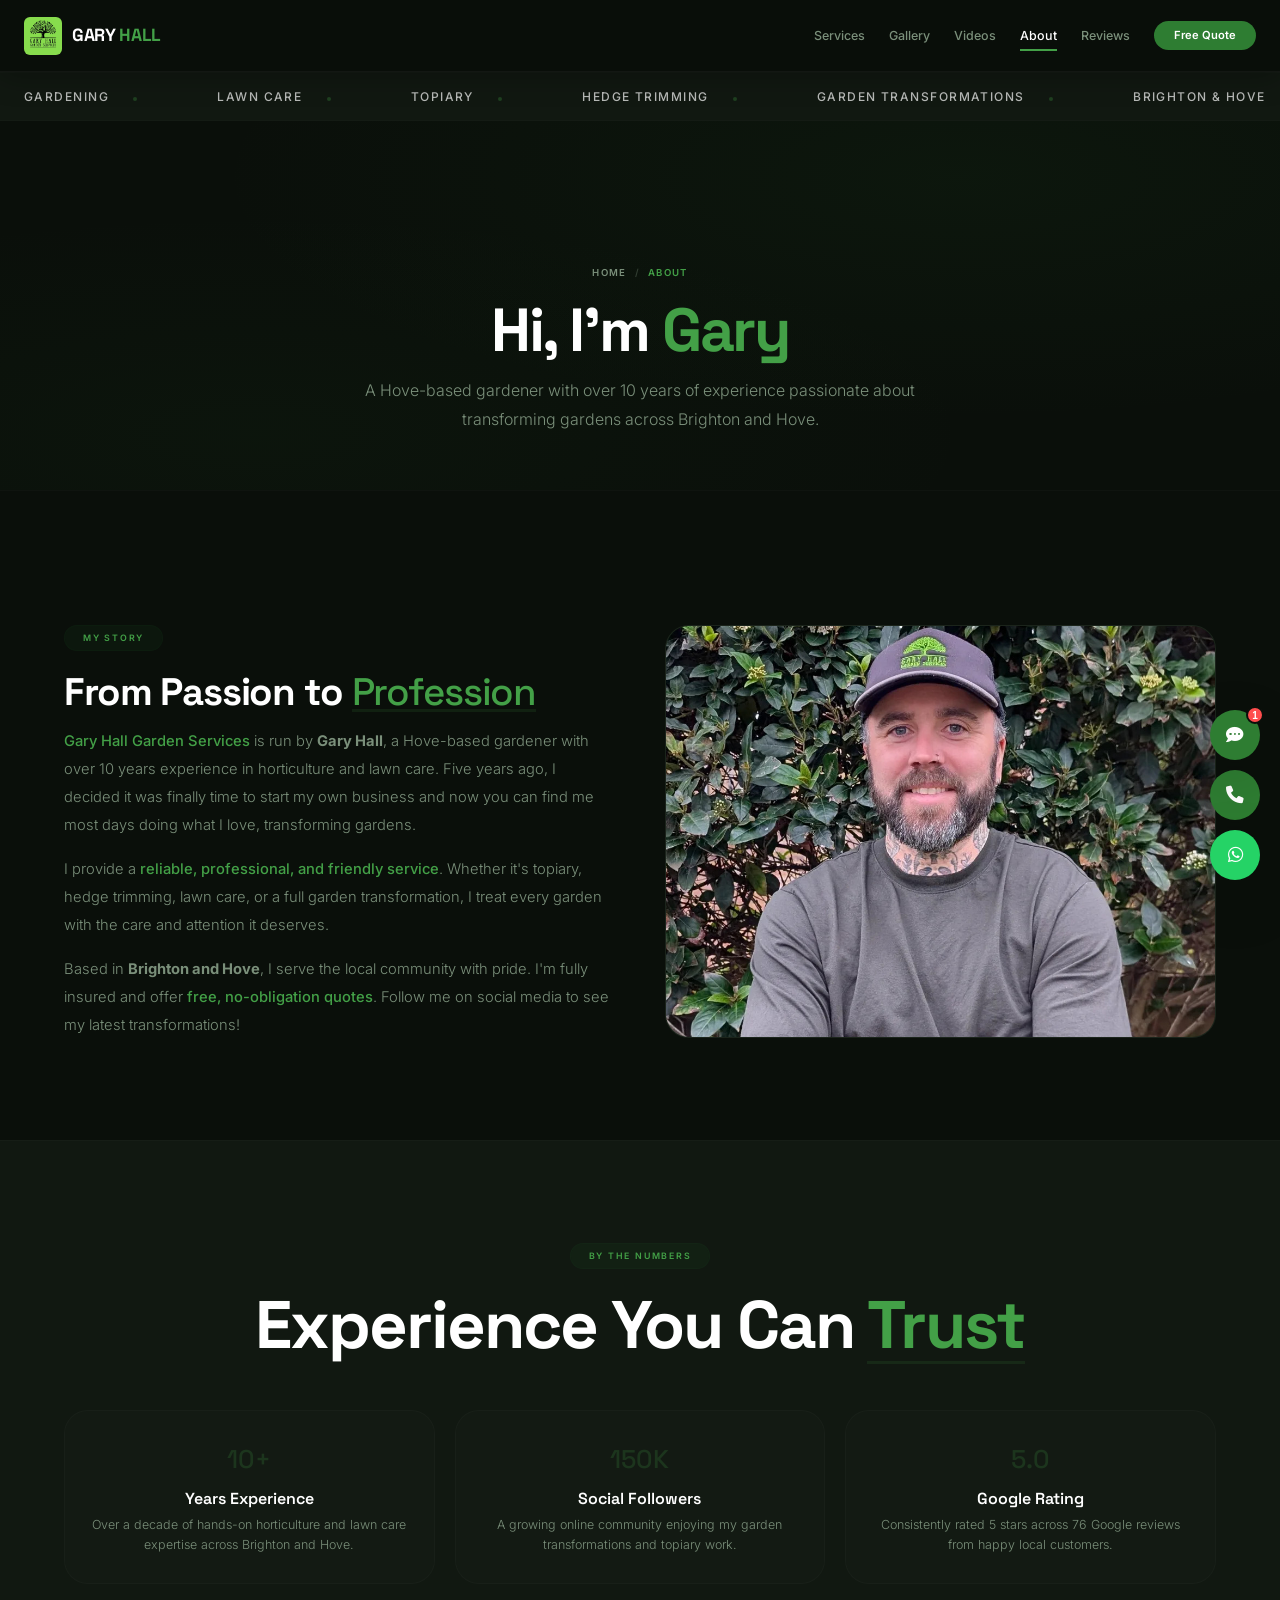
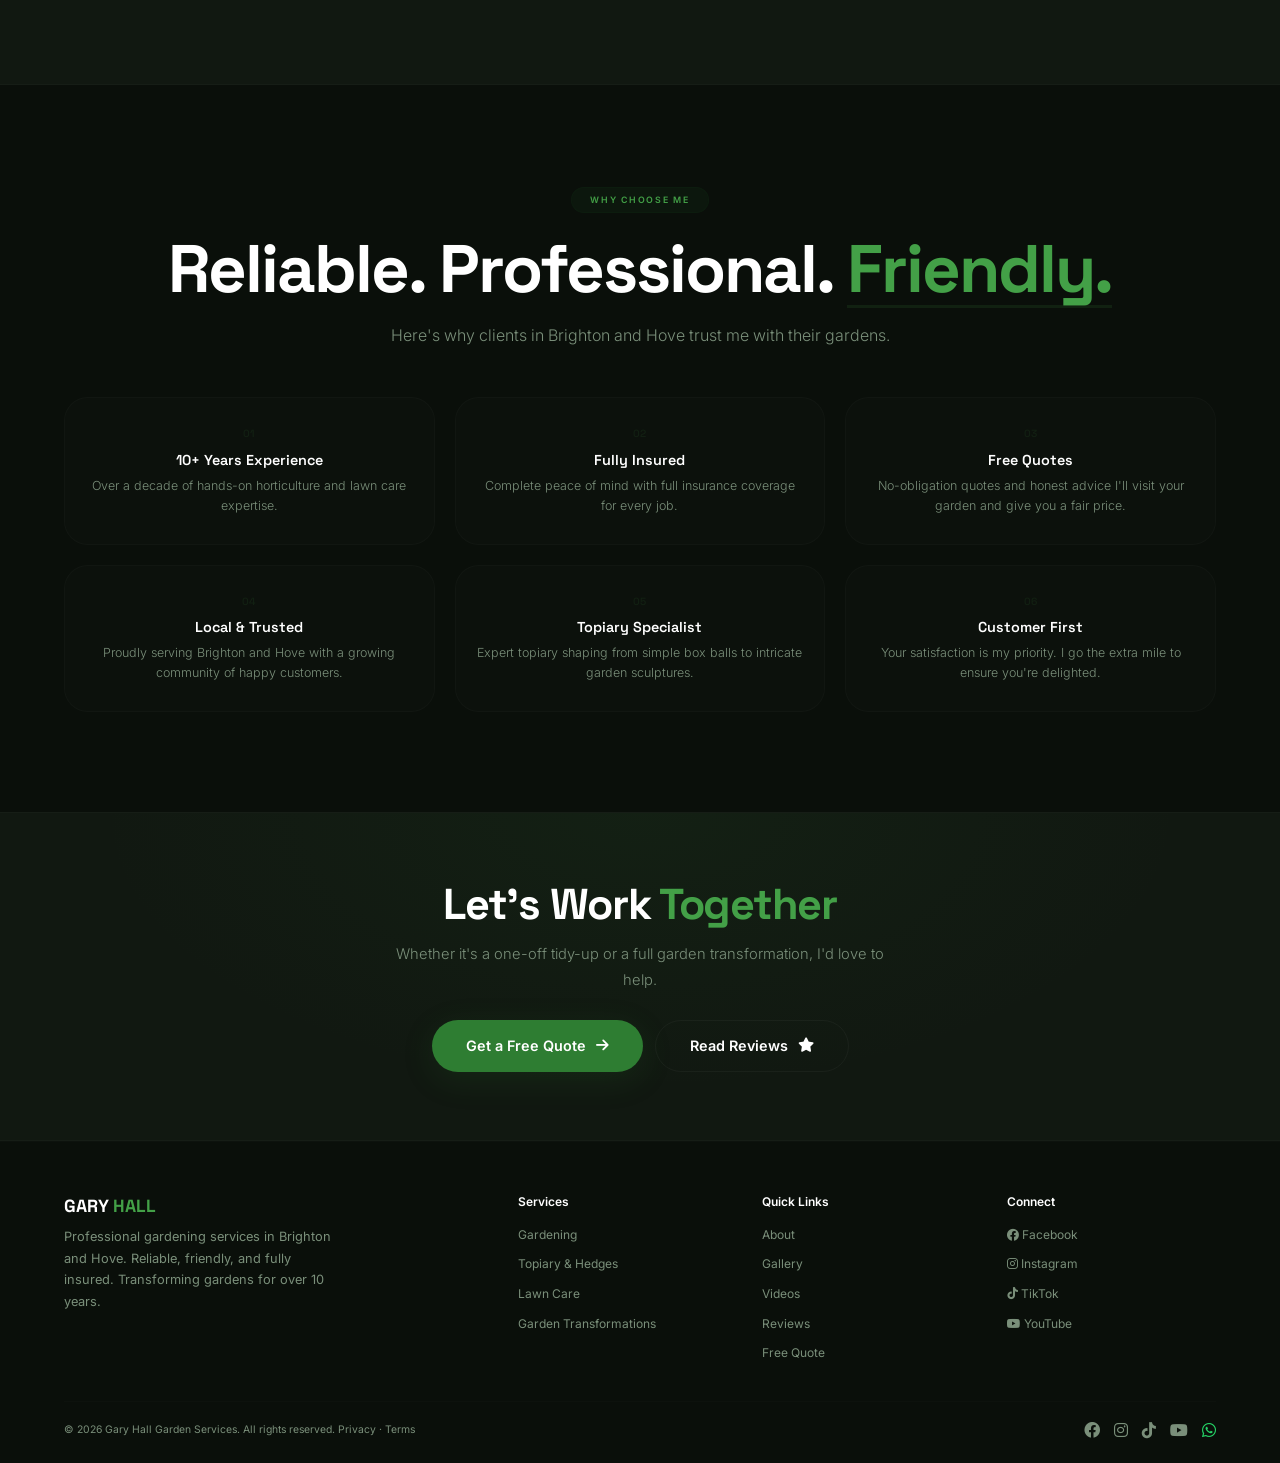
==== commit cb3eecbd: "Update about.html" ====
--- a/about.html
+++ b/about.html
@@ -71,7 +71,7 @@
                 <p>I provide a <span class="highlight">reliable, professional, and friendly service</span>. Whether it's topiary, hedge trimming, lawn care, or a full garden transformation, I treat every garden with the care and attention it deserves.</p>
                 <p>Based in <strong>Brighton and Hove</strong>, I serve the local community with pride. I'm fully insured and offer <span class="highlight">free, no-obligation quotes</span>. Follow me on social media to see my latest transformations!</p>
             </div>
-            <div class="about-image reveal"><img src="mowing mashine infront of house.jpg" alt="Gary Hall Garden Services" /></div>
+            <div class="about-image reveal"><img src="gary.jpg" alt="Gary Hall Garden Services" /></div>
         </div>
     </div>
 </section>
@@ -166,4 +166,4 @@
 <button class="back-to-top" id="backToTop" aria-label="Back to top">↑</button>
 <script src="script.js"></script>
 </body>
-</html>+</html>
